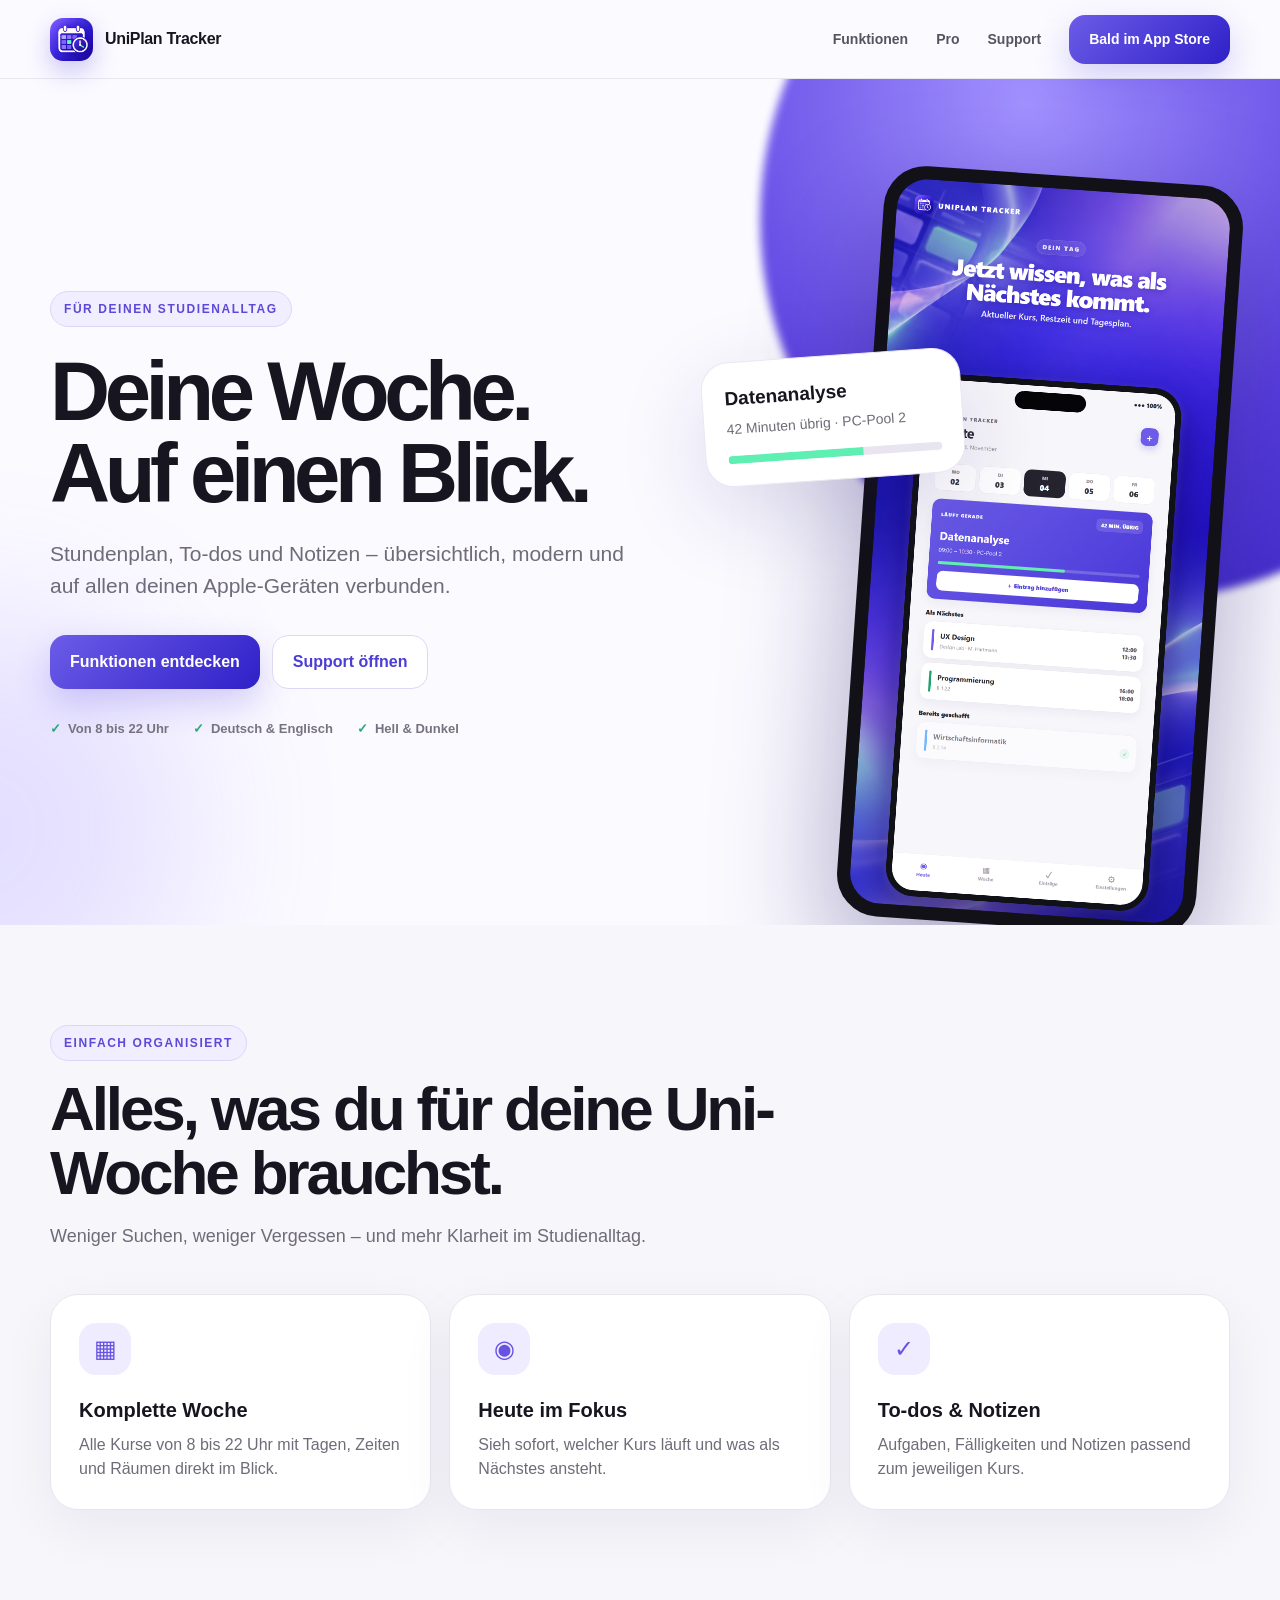
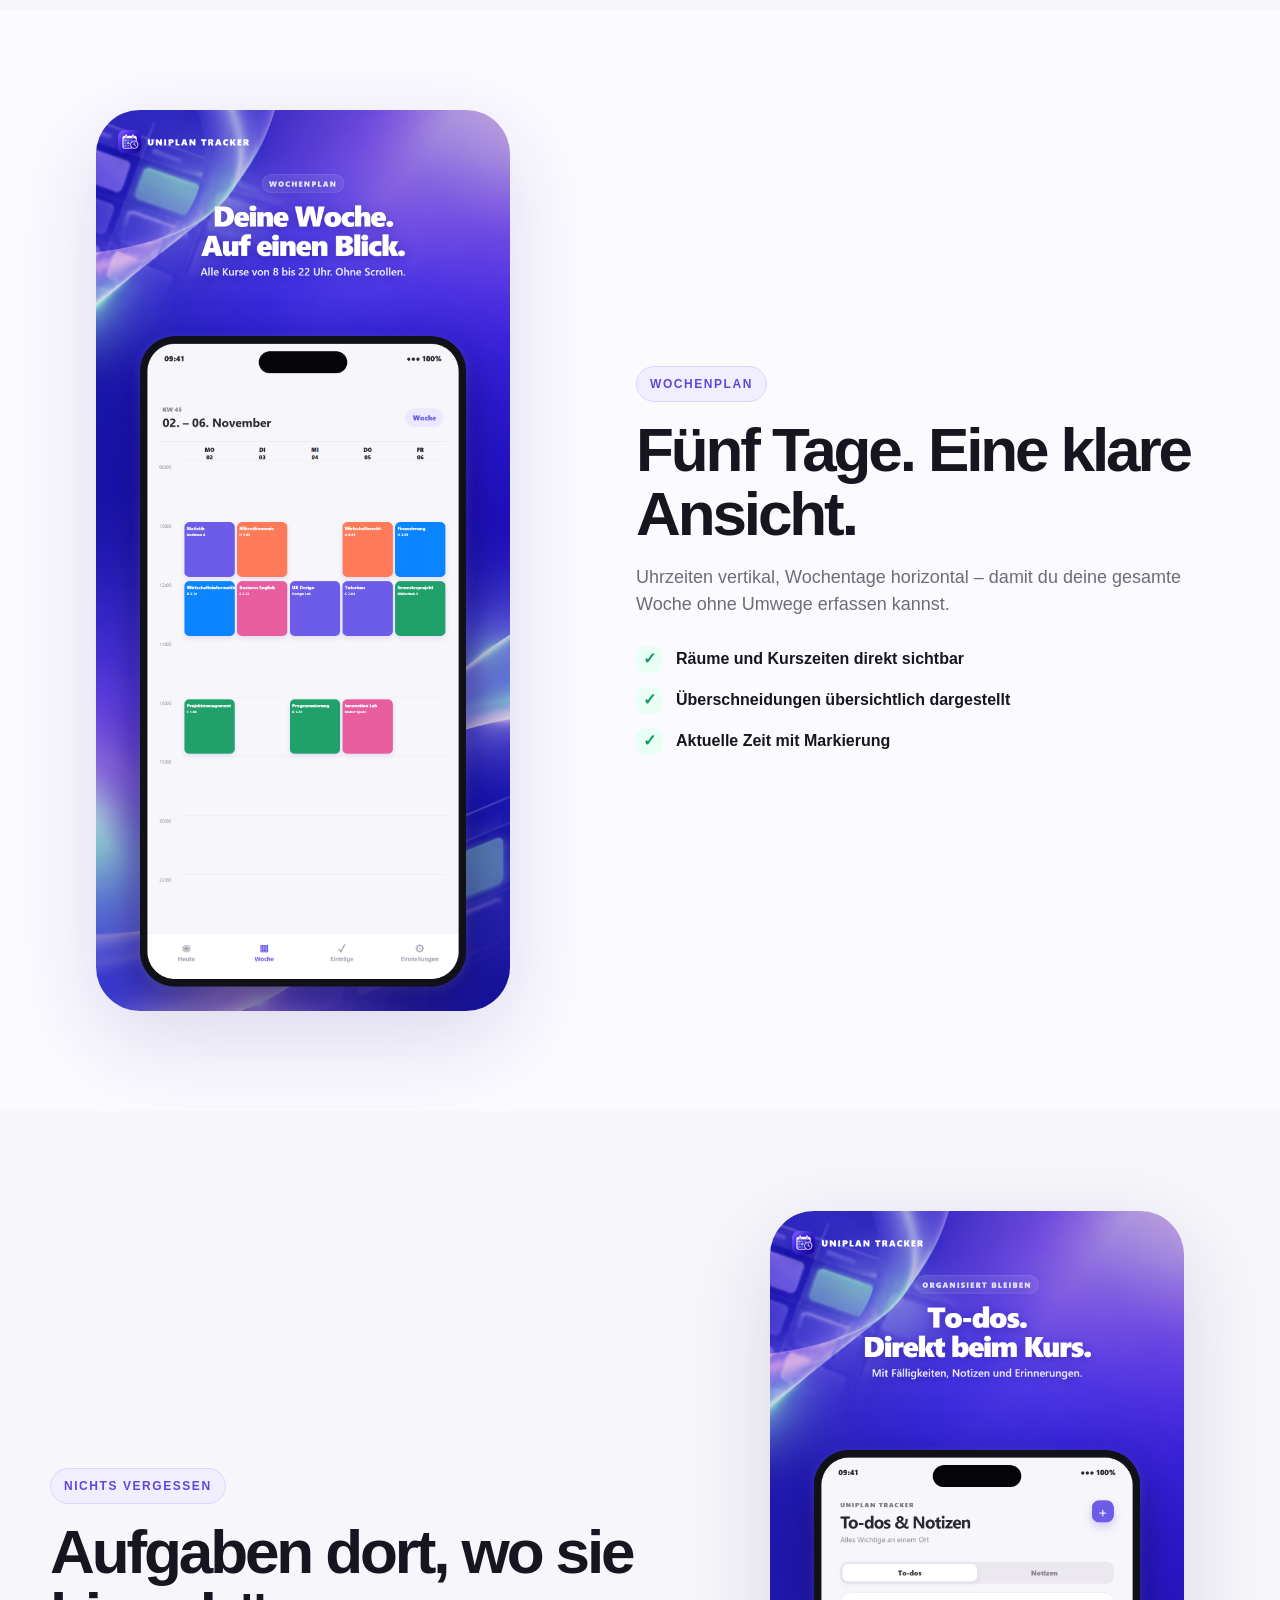
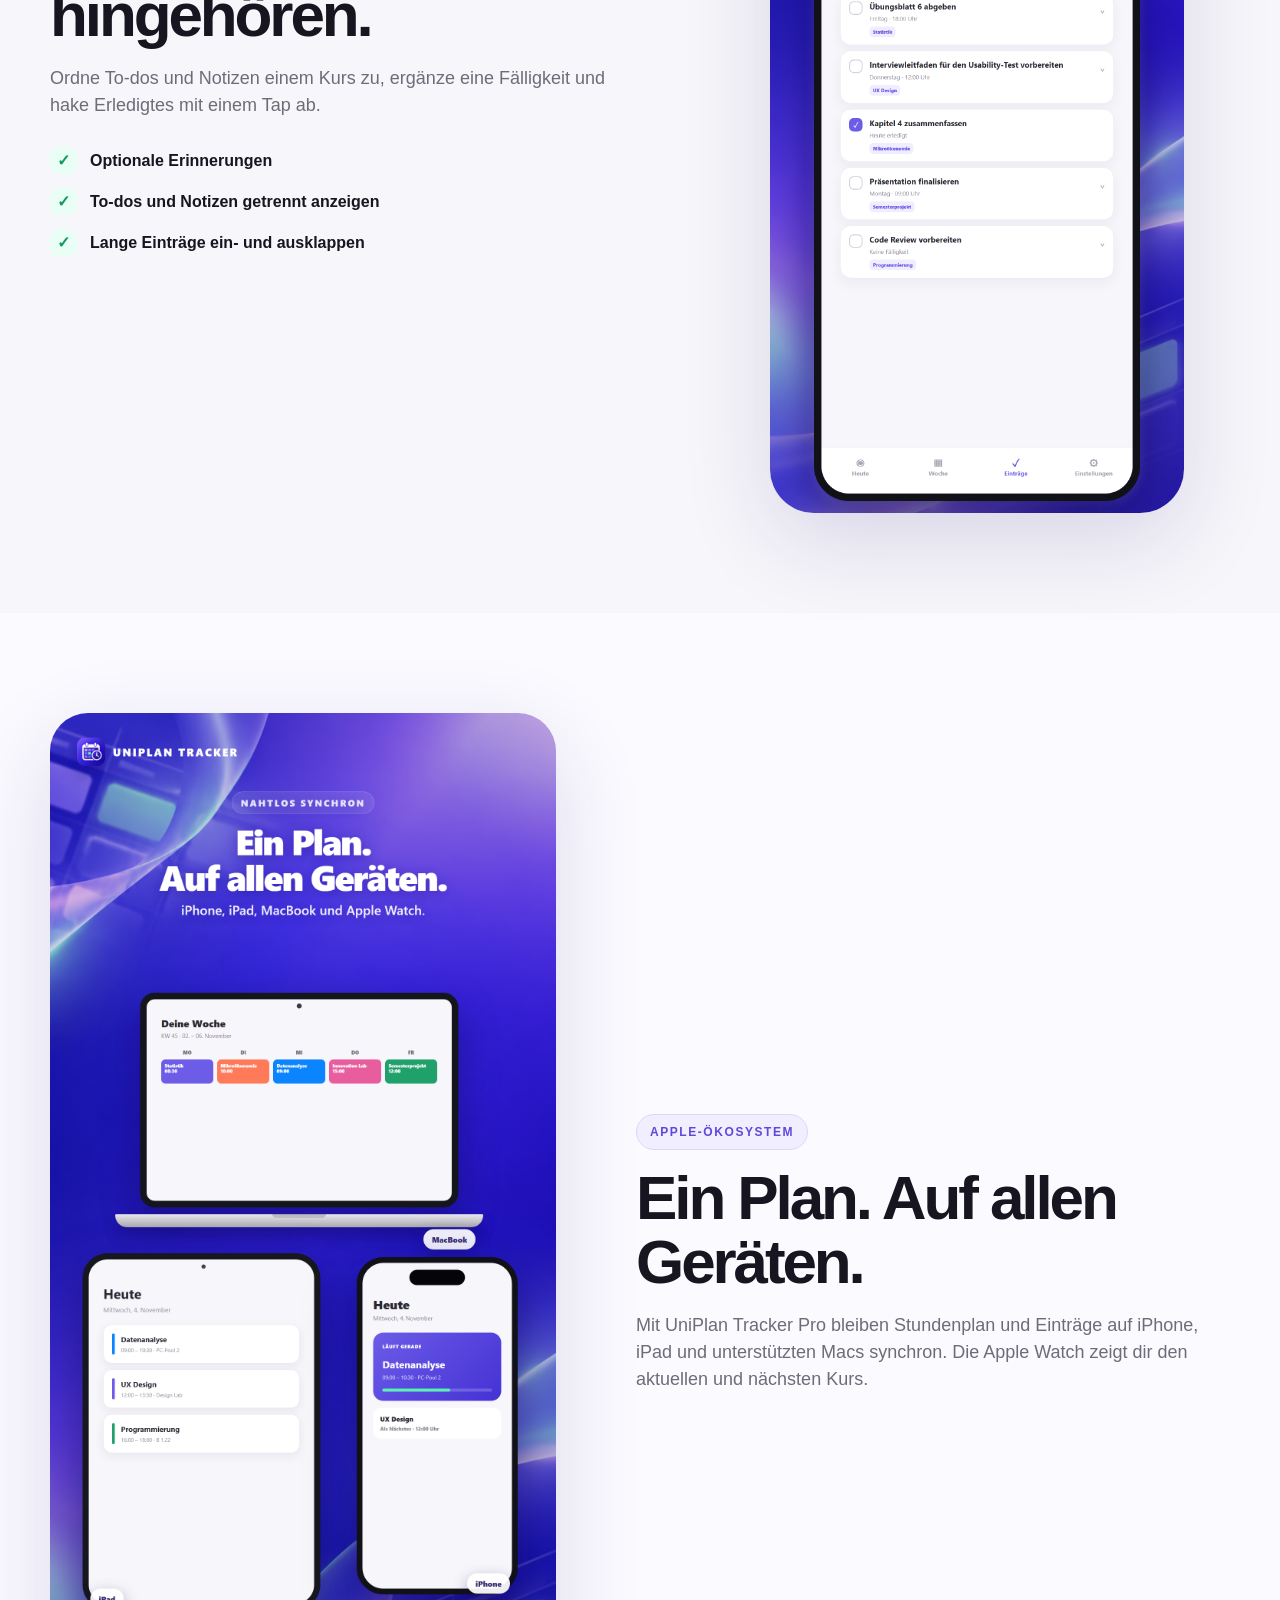
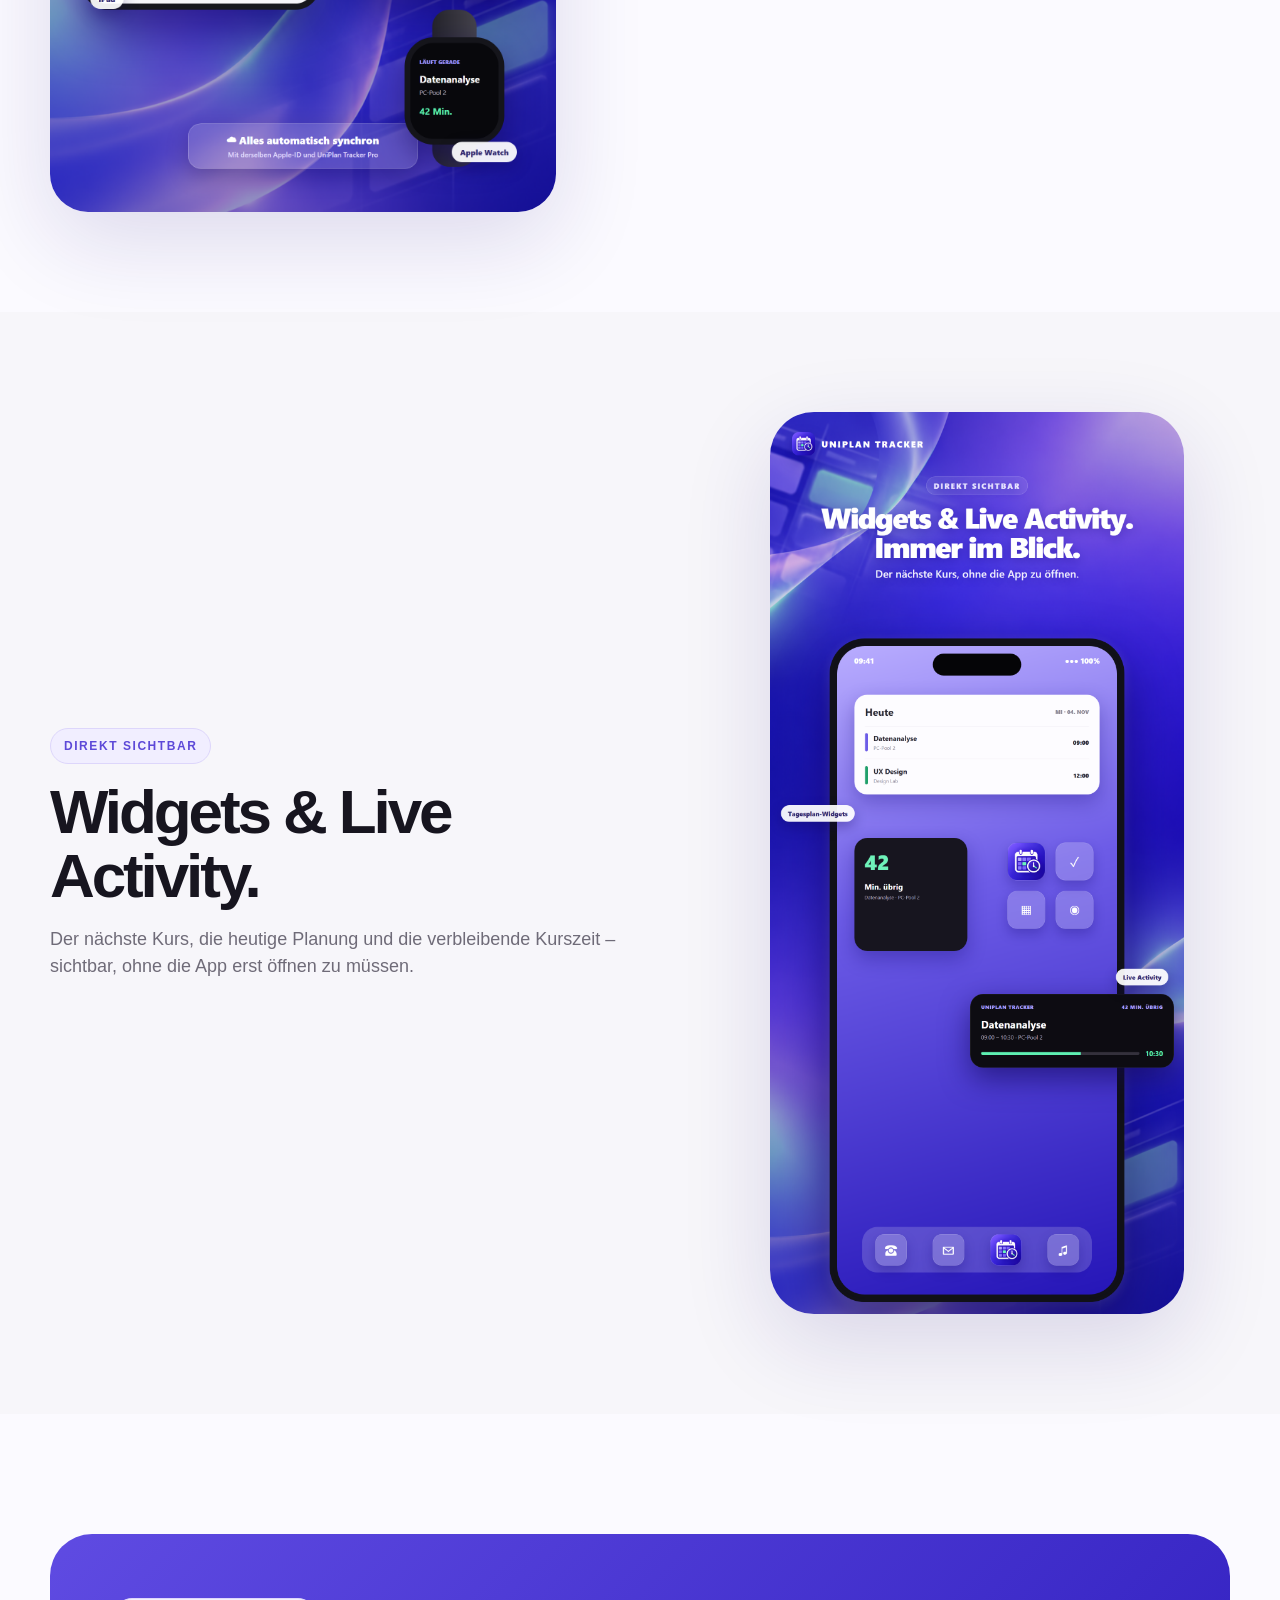
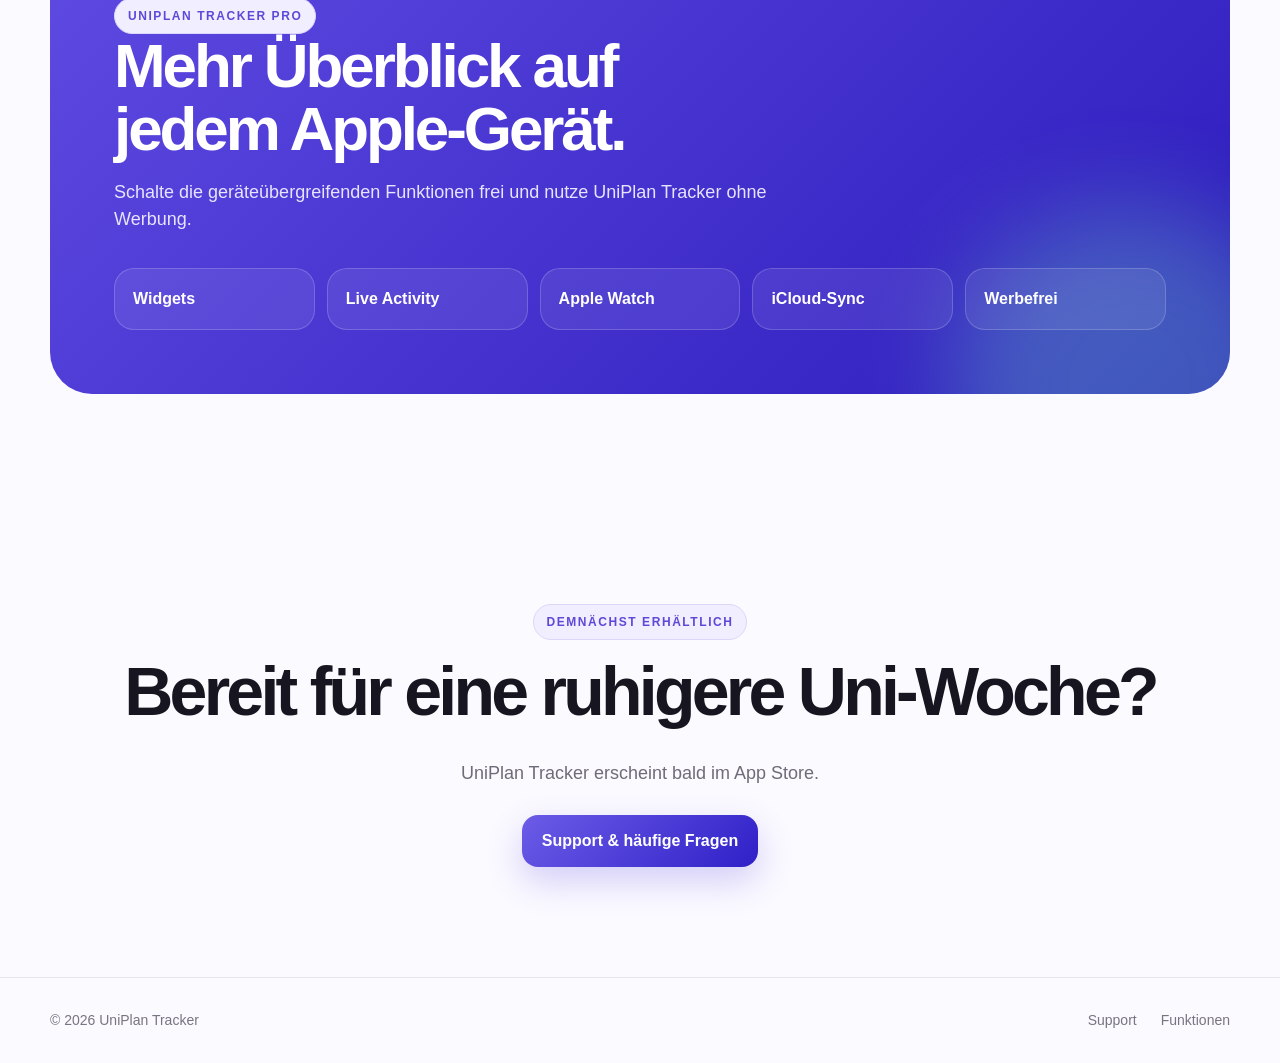
==== index.html @ d0ec5c8a "Publish UniPlan Tracker landing page" ====
<!doctype html><html lang="de"><head><meta charset="utf-8"><meta name="viewport" content="width=device-width,initial-scale=1"><meta name="description" content="UniPlan Tracker – der moderne Stundenplan für Studium, To-dos und Notizen auf deinen Apple-Geräten."><title>UniPlan Tracker – Dein Studium auf einen Blick</title><link rel="icon" href="assets/app-icon.png"><link rel="stylesheet" href="styles.css"></head><body>
<header class="nav"><div class="shell nav-inner"><a class="logo" href="/"><img src="assets/app-icon.png" alt="UniPlan Tracker Icon"><span>UniPlan Tracker</span></a><nav class="nav-links" aria-label="Hauptnavigation"><a href="#funktionen">Funktionen</a><a href="#pro">Pro</a><a href="support/">Support</a><a class="button" href="#app-store">Bald im App Store</a></nav></div></header>
<main><section class="hero"><div class="shell hero-grid"><div><span class="eyebrow">Für deinen Studienalltag</span><h1>Deine Woche.<br>Auf einen Blick.</h1><p>Stundenplan, To-dos und Notizen – übersichtlich, modern und auf allen deinen Apple-Geräten verbunden.</p><div class="actions"><a class="button" href="#funktionen">Funktionen entdecken</a><a class="button secondary" href="support/">Support öffnen</a></div><div class="trust"><span>Von 8 bis 22 Uhr</span><span>Deutsch & Englisch</span><span>Hell & Dunkel</span></div></div><div class="hero-visual"><div class="hero-card"><img src="assets/today.png" alt="Heute-Ansicht von UniPlan Tracker"></div><div class="float-card"><strong>Datenanalyse</strong><p>42 Minuten übrig · PC-Pool 2</p><div class="progress"><i></i></div></div></div></div></section>
<section class="section alt" id="funktionen"><div class="shell"><div class="section-head"><span class="eyebrow">Einfach organisiert</span><h2>Alles, was du für deine Uni-Woche brauchst.</h2><p>Weniger Suchen, weniger Vergessen – und mehr Klarheit im Studienalltag.</p></div><div class="features"><article class="feature"><div class="feature-icon">▦</div><h3>Komplette Woche</h3><p>Alle Kurse von 8 bis 22 Uhr mit Tagen, Zeiten und Räumen direkt im Blick.</p></article><article class="feature"><div class="feature-icon">◉</div><h3>Heute im Fokus</h3><p>Sieh sofort, welcher Kurs läuft und was als Nächstes ansteht.</p></article><article class="feature"><div class="feature-icon">✓</div><h3>To-dos & Notizen</h3><p>Aufgaben, Fälligkeiten und Notizen passend zum jeweiligen Kurs.</p></article></div></div></section>
<section class="section"><div class="shell showcase"><div class="showcase-media"><img class="phone-shot" src="assets/week.png" alt="Wochenplan in UniPlan Tracker"></div><div class="showcase-copy"><span class="eyebrow">Wochenplan</span><h2>Fünf Tage. Eine klare Ansicht.</h2><p>Uhrzeiten vertikal, Wochentage horizontal – damit du deine gesamte Woche ohne Umwege erfassen kannst.</p><div class="checklist"><div class="check"><i>✓</i> Räume und Kurszeiten direkt sichtbar</div><div class="check"><i>✓</i> Überschneidungen übersichtlich dargestellt</div><div class="check"><i>✓</i> Aktuelle Zeit mit Markierung</div></div></div></div></section>
<section class="section alt"><div class="shell showcase reverse"><div class="showcase-media"><img class="phone-shot" src="assets/todos.png" alt="To-dos und Notizen in UniPlan Tracker"></div><div class="showcase-copy"><span class="eyebrow">Nichts vergessen</span><h2>Aufgaben dort, wo sie hingehören.</h2><p>Ordne To-dos und Notizen einem Kurs zu, ergänze eine Fälligkeit und hake Erledigtes mit einem Tap ab.</p><div class="checklist"><div class="check"><i>✓</i> Optionale Erinnerungen</div><div class="check"><i>✓</i> To-dos und Notizen getrennt anzeigen</div><div class="check"><i>✓</i> Lange Einträge ein- und ausklappen</div></div></div></div></section>
<section class="section"><div class="shell showcase"><div class="showcase-media"><img class="wide-shot" src="assets/devices.png" alt="UniPlan Tracker auf iPhone, iPad, MacBook und Apple Watch"></div><div class="showcase-copy"><span class="eyebrow">Apple-Ökosystem</span><h2>Ein Plan. Auf allen Geräten.</h2><p>Mit UniPlan Tracker Pro bleiben Stundenplan und Einträge auf iPhone, iPad und unterstützten Macs synchron. Die Apple Watch zeigt dir den aktuellen und nächsten Kurs.</p></div></div></section>
<section class="section alt"><div class="shell showcase reverse"><div class="showcase-media"><img class="phone-shot" src="assets/widgets.png" alt="Widgets und Live Activity von UniPlan Tracker"></div><div class="showcase-copy"><span class="eyebrow">Direkt sichtbar</span><h2>Widgets & Live Activity.</h2><p>Der nächste Kurs, die heutige Planung und die verbleibende Kurszeit – sichtbar, ohne die App erst öffnen zu müssen.</p></div></div></section>
<section class="section" id="pro"><div class="shell"><div class="pro"><span class="eyebrow">UniPlan Tracker Pro</span><h2>Mehr Überblick auf jedem Apple-Gerät.</h2><p>Schalte die geräteübergreifenden Funktionen frei und nutze UniPlan Tracker ohne Werbung.</p><div class="pro-grid"><div class="pro-item">Widgets</div><div class="pro-item">Live Activity</div><div class="pro-item">Apple Watch</div><div class="pro-item">iCloud-Sync</div><div class="pro-item">Werbefrei</div></div></div></div></section>
<section class="cta" id="app-store"><div class="shell"><span class="eyebrow">Demnächst erhältlich</span><h2>Bereit für eine ruhigere Uni-Woche?</h2><p>UniPlan Tracker erscheint bald im App Store.</p><a class="button" href="support/">Support & häufige Fragen</a></div></section></main>
<footer class="footer"><div class="shell footer-inner"><div>© 2026 UniPlan Tracker</div><div class="footer-links"><a href="support/">Support</a><a href="#funktionen">Funktionen</a></div></div></footer></body></html>
---- styles.css ----
:root{--ink:#17151f;--muted:#6f6b78;--line:#e9e5ef;--surface:#f7f6fa;--violet:#6c5ce7;--indigo:#2f20c8;--mint:#5ef0b2;--white:#fff;--shadow:0 28px 90px rgba(38,24,120,.14)}
*{box-sizing:border-box}html{scroll-behavior:smooth}body{margin:0;font-family:-apple-system,BlinkMacSystemFont,"SF Pro Display","Segoe UI",sans-serif;color:var(--ink);background:#fbfaff;line-height:1.5}a{color:inherit;text-decoration:none}img{display:block;max-width:100%}.shell{width:min(1180px,calc(100% - 40px));margin:auto}.nav{position:sticky;top:0;z-index:20;background:rgba(251,250,255,.82);backdrop-filter:blur(24px);border-bottom:1px solid rgba(226,221,234,.7)}.nav-inner{height:78px;display:flex;align-items:center;justify-content:space-between}.logo{display:flex;align-items:center;gap:12px;font-weight:900;letter-spacing:-.02em}.logo img{width:43px;height:43px;border-radius:13px;box-shadow:0 10px 24px rgba(61,35,211,.25)}.nav-links{display:flex;align-items:center;gap:28px;color:#575260;font-size:14px;font-weight:700}.button{display:inline-flex;align-items:center;justify-content:center;gap:10px;border-radius:16px;padding:14px 20px;background:linear-gradient(135deg,var(--violet),var(--indigo));color:#fff;font-weight:850;box-shadow:0 14px 35px rgba(85,62,221,.24);transition:.2s transform,.2s box-shadow}.button:hover{transform:translateY(-2px);box-shadow:0 18px 42px rgba(85,62,221,.3)}.button.secondary{background:#fff;color:#4b3dd5;border:1px solid #ded8f6;box-shadow:none}.hero{position:relative;overflow:hidden;padding:96px 0 70px}.hero:before{content:"";position:absolute;width:760px;height:760px;right:-240px;top:-240px;border-radius:50%;background:radial-gradient(circle at 35% 35%,#9e8dff,#5134df 55%,#2a18bd);filter:blur(4px);opacity:.95}.hero:after{content:"";position:absolute;width:430px;height:430px;left:-240px;bottom:-120px;border-radius:50%;background:#9d8cff;filter:blur(80px);opacity:.24}.hero-grid{position:relative;z-index:1;display:grid;grid-template-columns:1.05fr .95fr;align-items:center;gap:70px}.eyebrow{display:inline-flex;border:1px solid #ddd6fb;background:#f1eeff;color:#5d49d8;border-radius:999px;padding:8px 13px;font-size:12px;font-weight:900;letter-spacing:.13em;text-transform:uppercase}.hero h1{font-size:clamp(52px,6.5vw,86px);line-height:.98;letter-spacing:-.065em;margin:24px 0}.hero p{font-size:21px;color:var(--muted);max-width:640px}.actions{display:flex;gap:12px;flex-wrap:wrap;margin-top:34px}.trust{display:flex;gap:24px;flex-wrap:wrap;margin-top:30px;color:#77727f;font-size:13px;font-weight:750}.trust span:before{content:"✓";color:#27a977;margin-right:7px}.hero-visual{position:relative;height:680px}.hero-card{position:absolute;right:10px;top:0;width:360px;border-radius:42px;padding:13px;background:#121118;box-shadow:0 50px 120px rgba(20,10,95,.35);transform:rotate(4deg)}.hero-card img{border-radius:31px}.float-card{position:absolute;left:0;top:180px;width:260px;background:#fff;border:1px solid #ebe7f2;border-radius:28px;padding:22px;box-shadow:var(--shadow);transform:rotate(-4deg)}.float-card strong{display:block;font-size:19px}.float-card p{font-size:14px;margin:5px 0 16px}.progress{height:8px;border-radius:8px;background:#e8e4f0;overflow:hidden}.progress i{display:block;width:63%;height:100%;background:var(--mint)}.section{padding:100px 0}.section.alt{background:var(--surface)}.section-head{max-width:760px;margin-bottom:44px}.section h2{font-size:clamp(38px,5vw,62px);line-height:1.03;letter-spacing:-.05em;margin:16px 0}.section-head p,.showcase-copy p{font-size:18px;color:var(--muted)}.features{display:grid;grid-template-columns:repeat(3,1fr);gap:18px}.feature{background:#fff;border:1px solid var(--line);border-radius:28px;padding:28px;box-shadow:0 18px 55px rgba(37,23,105,.06)}.feature-icon{width:52px;height:52px;border-radius:17px;background:#efecff;color:#6653e2;display:grid;place-items:center;font-size:24px;margin-bottom:20px}.feature h3{font-size:20px;margin:0 0 8px}.feature p{color:var(--muted);margin:0}.showcase{display:grid;grid-template-columns:.92fr 1.08fr;align-items:center;gap:80px}.showcase.reverse{grid-template-columns:1.08fr .92fr}.showcase.reverse .showcase-media{order:2}.showcase-media{position:relative;display:flex;justify-content:center}.phone-shot{width:min(420px,82%);border-radius:44px;box-shadow:var(--shadow)}.wide-shot{width:min(560px,100%);border-radius:38px;box-shadow:var(--shadow)}.checklist{display:grid;gap:14px;margin:28px 0 0}.check{display:flex;align-items:center;gap:13px;font-weight:780}.check i{width:27px;height:27px;border-radius:9px;background:#e9fff5;color:#149865;display:grid;place-items:center;font-style:normal}.pro{position:relative;overflow:hidden;border-radius:42px;background:linear-gradient(135deg,#5f4be2,#2c1bbc);color:#fff;padding:64px;margin-top:20px}.pro:after{content:"";position:absolute;width:360px;height:360px;right:-80px;bottom:-170px;border-radius:50%;background:#74f0bd;filter:blur(50px);opacity:.28}.pro h2{max-width:680px;margin-top:0}.pro p{max-width:680px;color:#e8e4ff;font-size:18px}.pro-grid{position:relative;z-index:1;display:grid;grid-template-columns:repeat(5,1fr);gap:12px;margin-top:35px}.pro-item{border:1px solid #ffffff2f;background:#ffffff14;border-radius:20px;padding:18px;font-weight:800}.cta{text-align:center;padding:110px 0}.cta h2{font-size:clamp(42px,6vw,68px);letter-spacing:-.055em;margin:0 0 16px}.cta p{font-size:18px;color:var(--muted);margin-bottom:28px}.footer{border-top:1px solid var(--line);padding:32px 0;color:#797481;font-size:14px}.footer-inner{display:flex;align-items:center;justify-content:space-between}.footer-links{display:flex;gap:24px}.support-hero{padding:100px 0 60px;text-align:center}.support-hero h1{font-size:clamp(48px,7vw,78px);letter-spacing:-.06em;margin:20px 0 14px}.support-hero p{font-size:19px;color:var(--muted);max-width:660px;margin:auto}.support-grid{display:grid;grid-template-columns:1.1fr .9fr;gap:28px;padding-bottom:100px}.faq,.contact-card{background:#fff;border:1px solid var(--line);border-radius:30px;padding:34px;box-shadow:0 18px 60px rgba(35,20,110,.06)}details{padding:19px 0;border-bottom:1px solid var(--line)}details:last-child{border-bottom:0}summary{cursor:pointer;font-weight:850;list-style:none}summary::-webkit-details-marker{display:none}details p{color:var(--muted);margin:12px 0 0}.contact-card{align-self:start;background:linear-gradient(145deg,#6c5ce7,#2f20c8);color:#fff}.contact-card p{color:#e5e1ff}.contact-card .button{background:#fff;color:#4c3cd2;box-shadow:none;margin-top:15px}
@media(max-width:850px){.nav-links a:not(.button){display:none}.hero{padding-top:62px}.hero-grid,.showcase,.showcase.reverse,.support-grid{grid-template-columns:1fr}.hero-visual{height:610px;margin-top:25px}.hero-card{right:5%;width:330px}.float-card{left:2%;top:210px}.features{grid-template-columns:1fr}.showcase.reverse .showcase-media{order:0}.pro{padding:38px 24px}.pro-grid{grid-template-columns:1fr 1fr}.footer-inner{align-items:flex-start;gap:18px;flex-direction:column}.section{padding:74px 0}}
@media(max-width:520px){.shell{width:min(100% - 28px,1180px)}.hero h1{font-size:52px}.hero p{font-size:18px}.hero-visual{height:540px}.hero-card{width:275px}.float-card{width:210px;padding:18px}.section h2{font-size:40px}.pro-grid{grid-template-columns:1fr}.pro{border-radius:28px}.nav-inner{height:68px}.nav-links{gap:10px}.button{padding:12px 15px}}
.hero-grid>*{min-width:0}.hero p{overflow-wrap:anywhere}
@media(max-width:520px){.hero:before{right:-560px;top:360px;opacity:.72}.nav-links .button{display:none}.actions{display:grid;grid-template-columns:1fr}.actions .button{width:100%}.trust{display:grid;grid-template-columns:1fr 1fr;gap:10px 14px}.hero-visual{margin-top:52px}}
@media(prefers-reduced-motion:reduce){html{scroll-behavior:auto}.button{transition:none}}
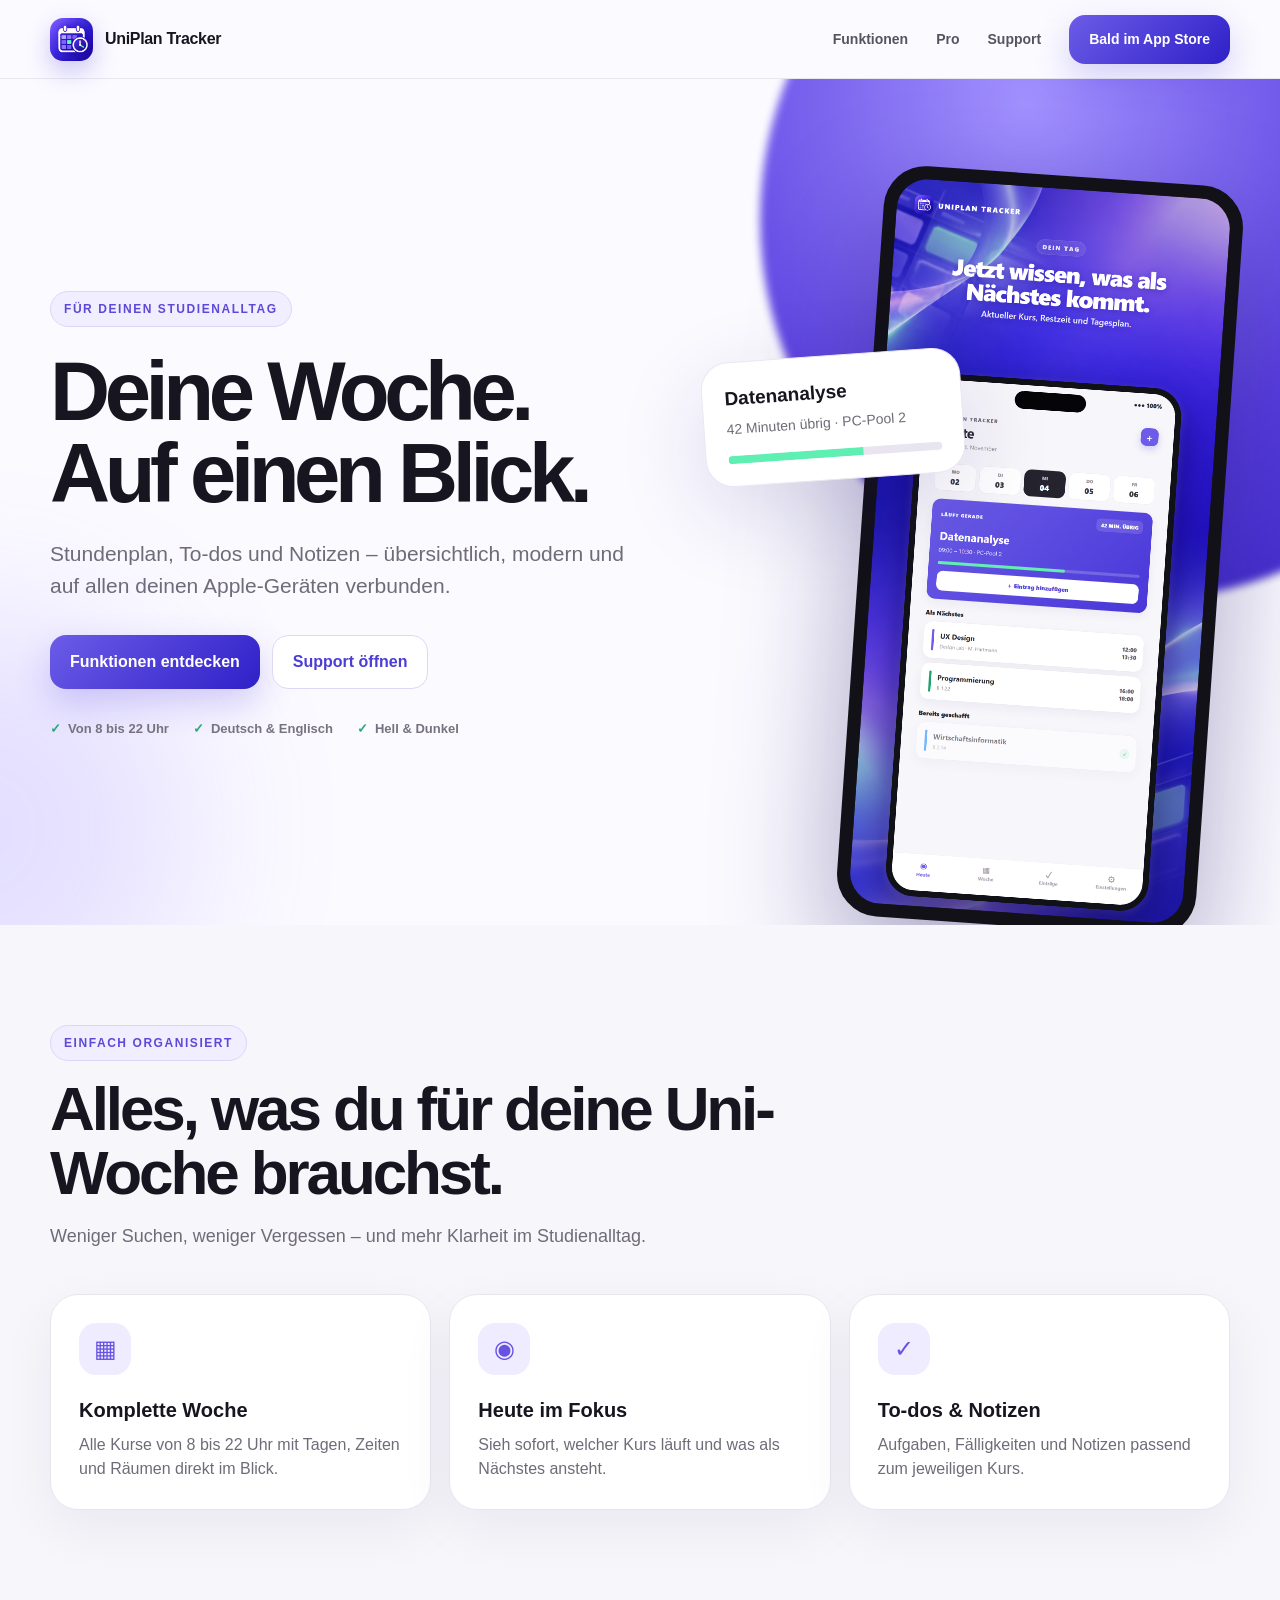
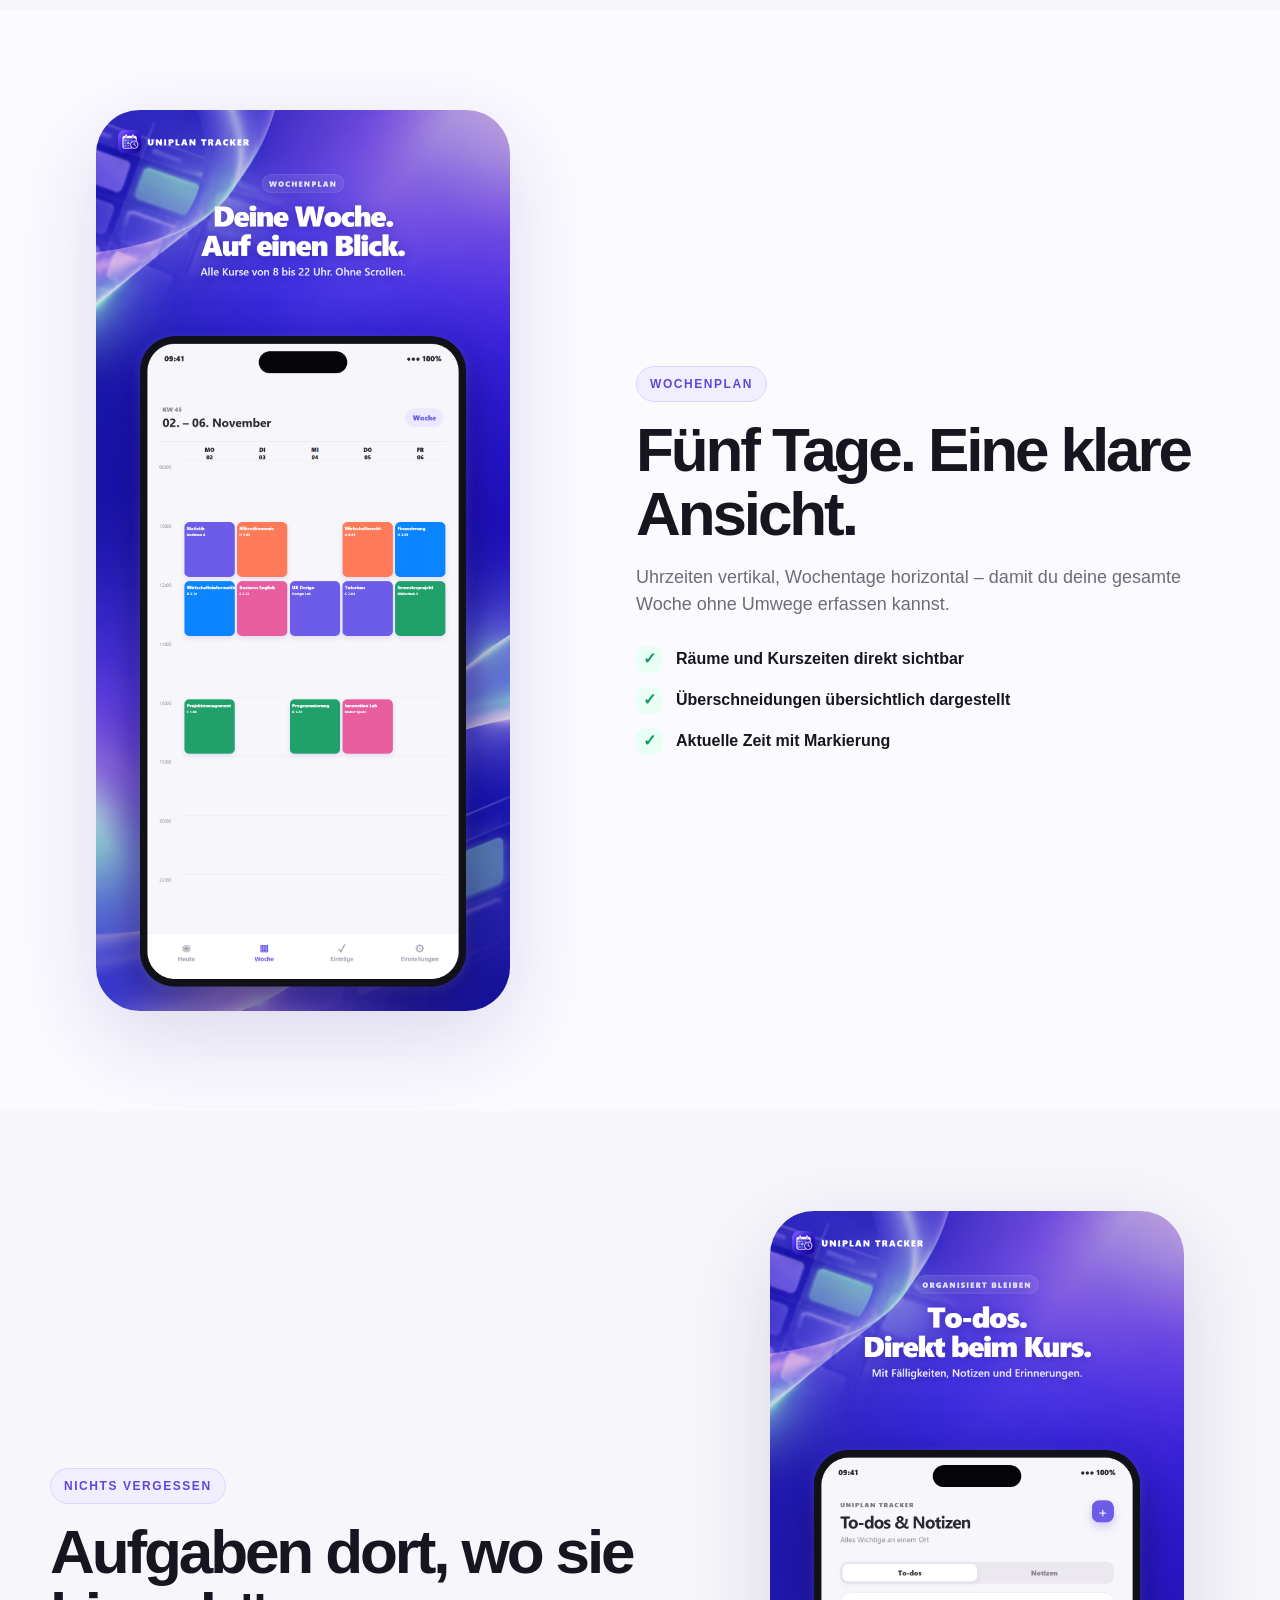
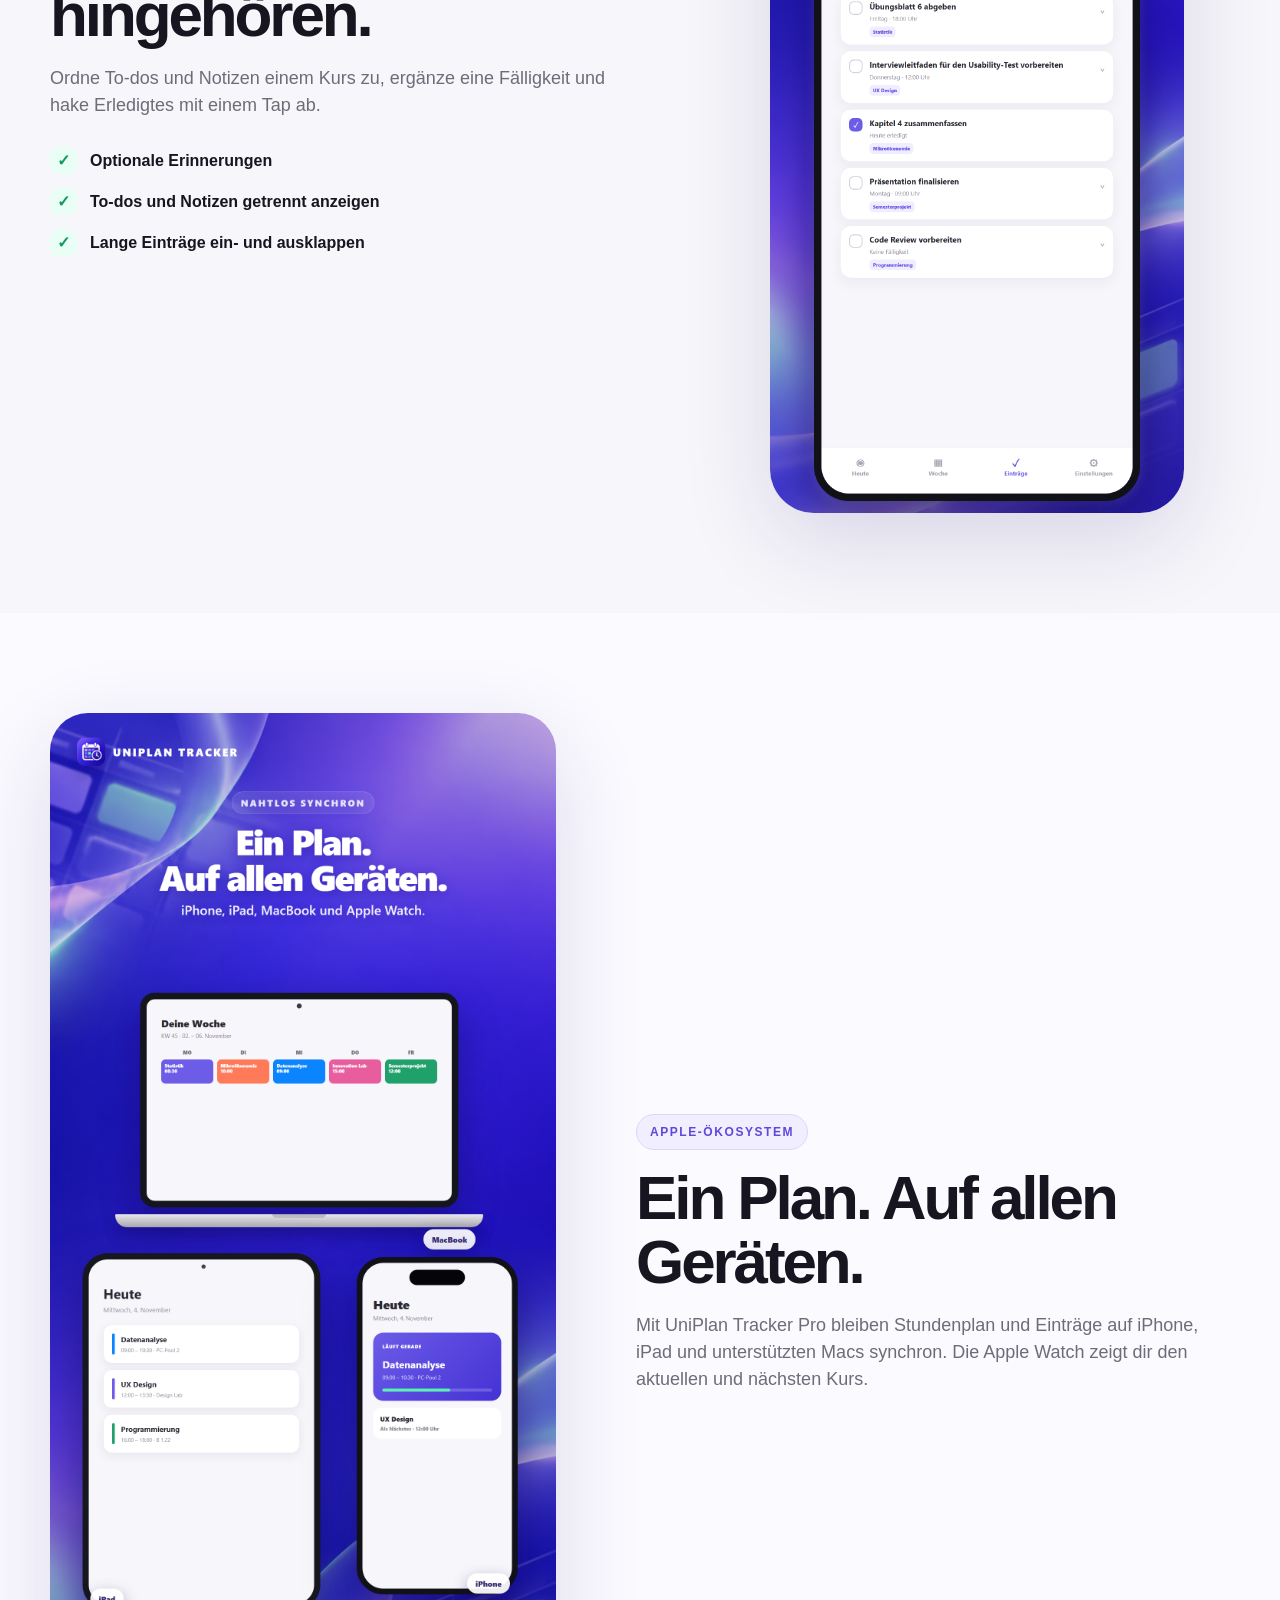
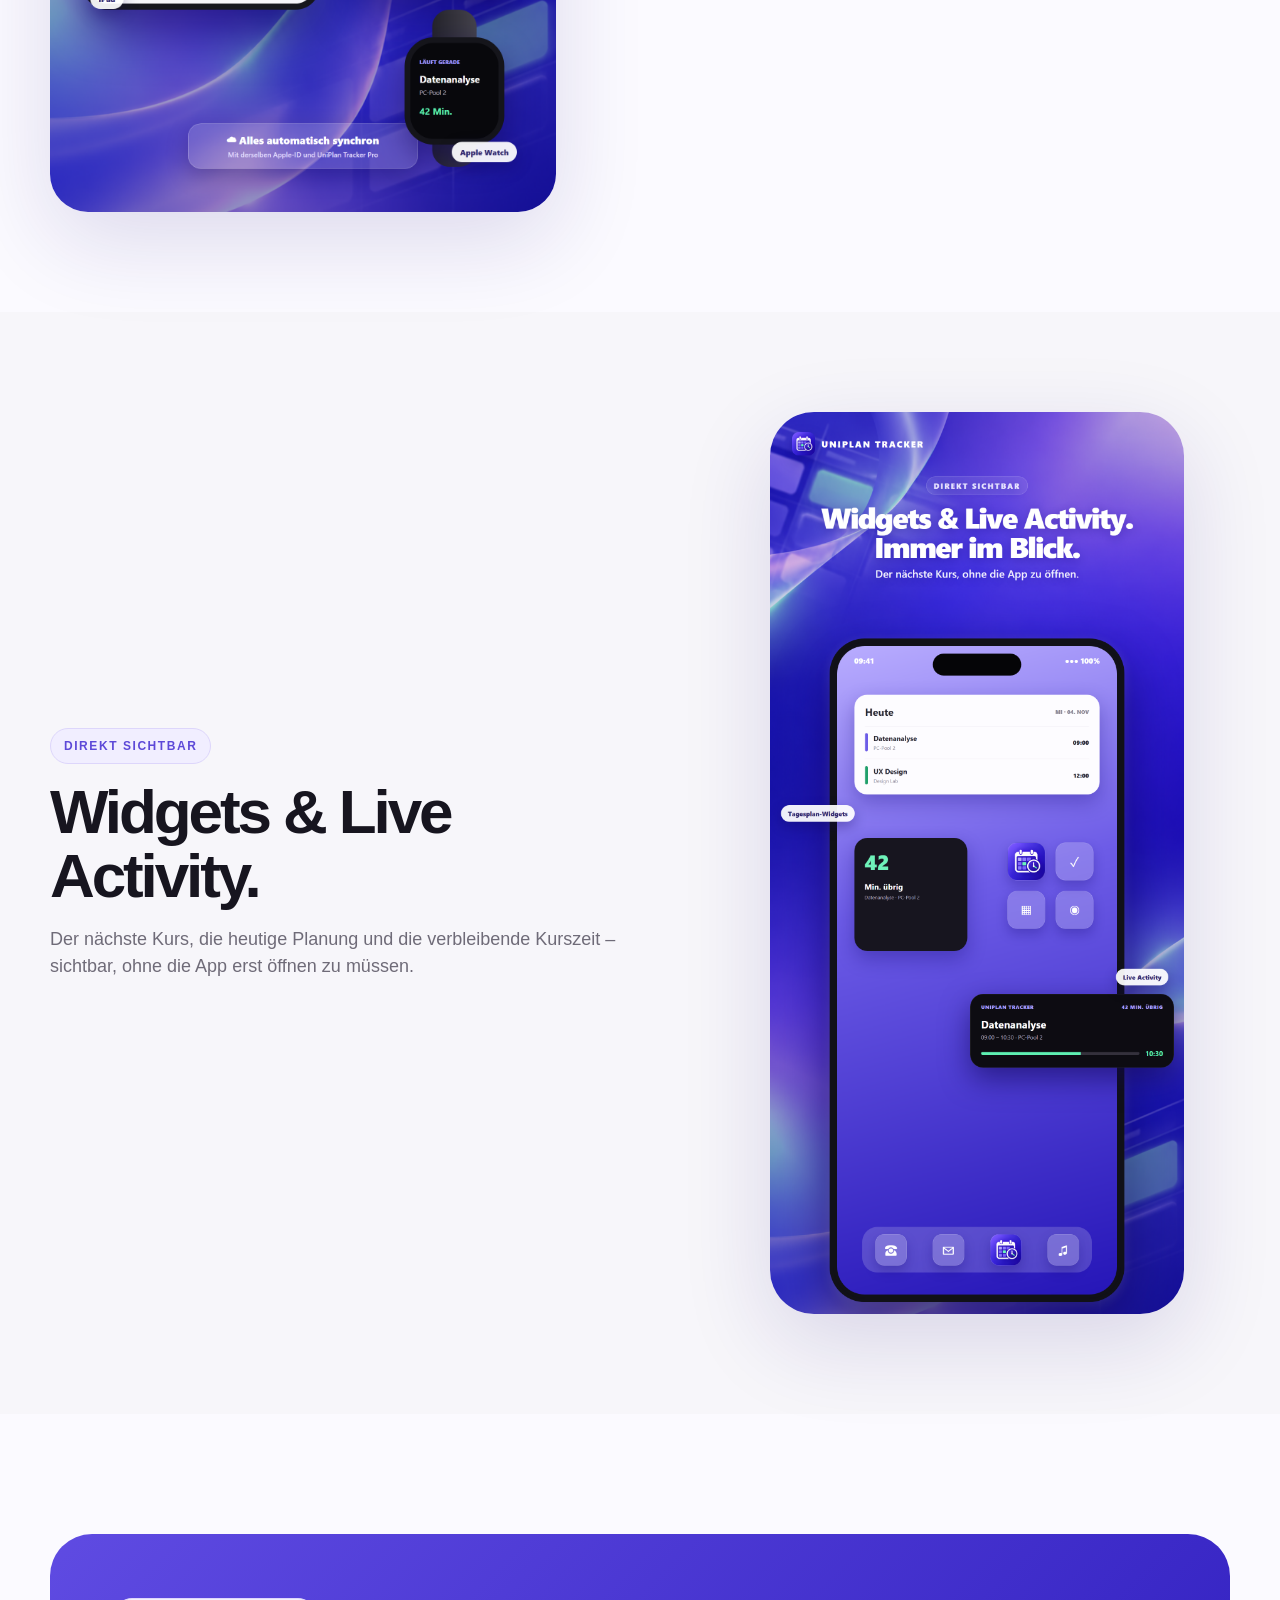
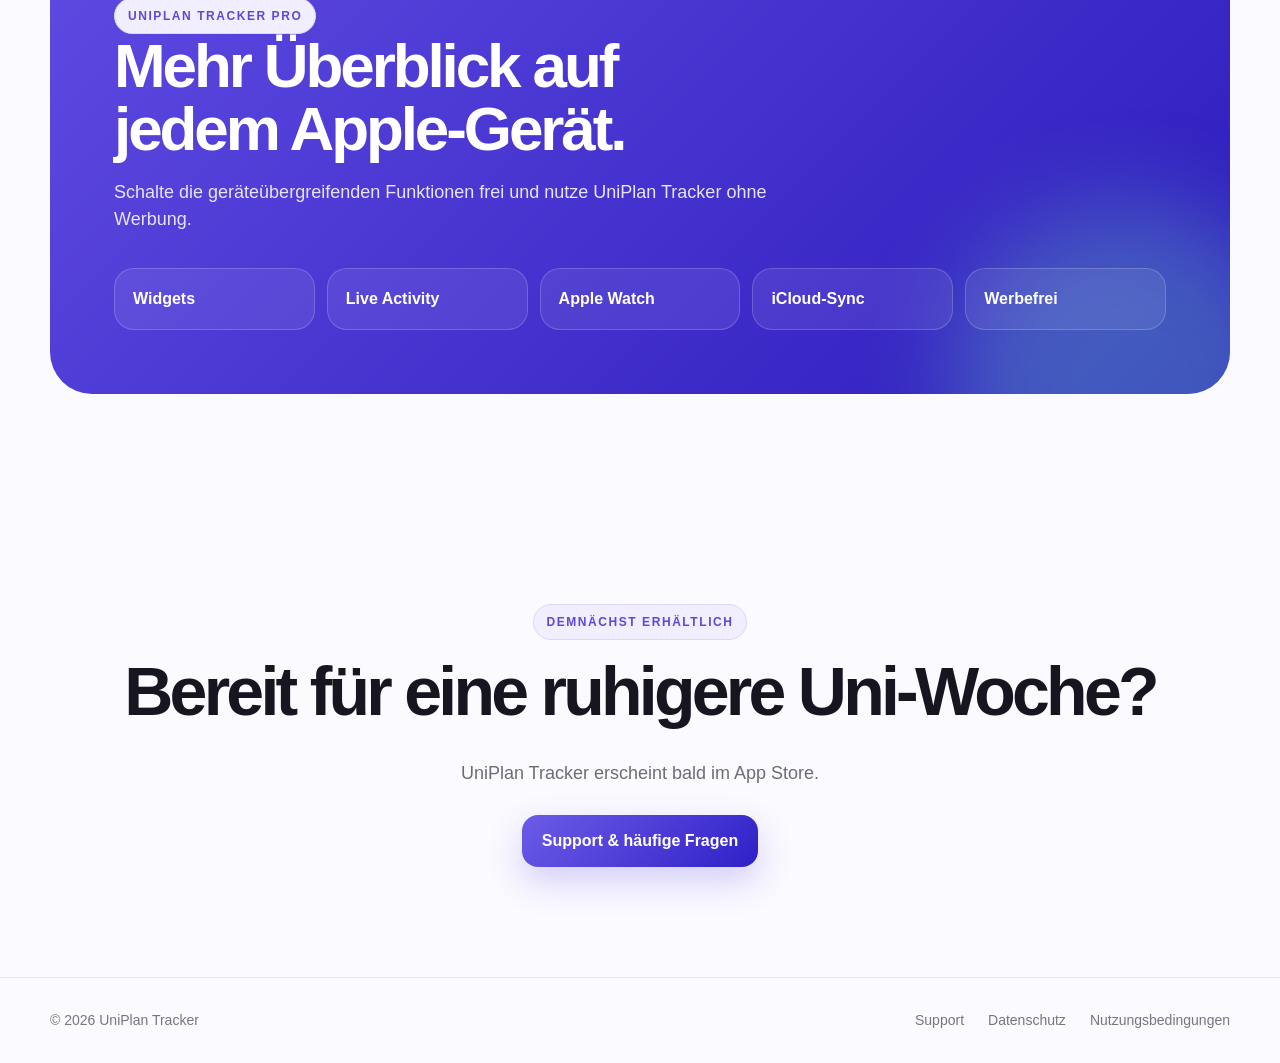
==== commit 50d7b9d3: "Add privacy policy and terms" ====
--- a/index.html
+++ b/index.html
@@ -1,5 +1,5 @@
 <!doctype html><html lang="de"><head><meta charset="utf-8"><meta name="viewport" content="width=device-width,initial-scale=1"><meta name="description" content="UniPlan Tracker – der moderne Stundenplan für Studium, To-dos und Notizen auf deinen Apple-Geräten."><title>UniPlan Tracker – Dein Studium auf einen Blick</title><link rel="icon" href="assets/app-icon.png"><link rel="stylesheet" href="styles.css"></head><body>
-<header class="nav"><div class="shell nav-inner"><a class="logo" href="/"><img src="assets/app-icon.png" alt="UniPlan Tracker Icon"><span>UniPlan Tracker</span></a><nav class="nav-links" aria-label="Hauptnavigation"><a href="#funktionen">Funktionen</a><a href="#pro">Pro</a><a href="support/">Support</a><a class="button" href="#app-store">Bald im App Store</a></nav></div></header>
+<header class="nav"><div class="shell nav-inner"><a class="logo" href="./"><img src="assets/app-icon.png" alt="UniPlan Tracker Icon"><span>UniPlan Tracker</span></a><nav class="nav-links" aria-label="Hauptnavigation"><a href="#funktionen">Funktionen</a><a href="#pro">Pro</a><a href="support/">Support</a><a class="button" href="#app-store">Bald im App Store</a></nav></div></header>
 <main><section class="hero"><div class="shell hero-grid"><div><span class="eyebrow">Für deinen Studienalltag</span><h1>Deine Woche.<br>Auf einen Blick.</h1><p>Stundenplan, To-dos und Notizen – übersichtlich, modern und auf allen deinen Apple-Geräten verbunden.</p><div class="actions"><a class="button" href="#funktionen">Funktionen entdecken</a><a class="button secondary" href="support/">Support öffnen</a></div><div class="trust"><span>Von 8 bis 22 Uhr</span><span>Deutsch & Englisch</span><span>Hell & Dunkel</span></div></div><div class="hero-visual"><div class="hero-card"><img src="assets/today.png" alt="Heute-Ansicht von UniPlan Tracker"></div><div class="float-card"><strong>Datenanalyse</strong><p>42 Minuten übrig · PC-Pool 2</p><div class="progress"><i></i></div></div></div></div></section>
 <section class="section alt" id="funktionen"><div class="shell"><div class="section-head"><span class="eyebrow">Einfach organisiert</span><h2>Alles, was du für deine Uni-Woche brauchst.</h2><p>Weniger Suchen, weniger Vergessen – und mehr Klarheit im Studienalltag.</p></div><div class="features"><article class="feature"><div class="feature-icon">▦</div><h3>Komplette Woche</h3><p>Alle Kurse von 8 bis 22 Uhr mit Tagen, Zeiten und Räumen direkt im Blick.</p></article><article class="feature"><div class="feature-icon">◉</div><h3>Heute im Fokus</h3><p>Sieh sofort, welcher Kurs läuft und was als Nächstes ansteht.</p></article><article class="feature"><div class="feature-icon">✓</div><h3>To-dos & Notizen</h3><p>Aufgaben, Fälligkeiten und Notizen passend zum jeweiligen Kurs.</p></article></div></div></section>
 <section class="section"><div class="shell showcase"><div class="showcase-media"><img class="phone-shot" src="assets/week.png" alt="Wochenplan in UniPlan Tracker"></div><div class="showcase-copy"><span class="eyebrow">Wochenplan</span><h2>Fünf Tage. Eine klare Ansicht.</h2><p>Uhrzeiten vertikal, Wochentage horizontal – damit du deine gesamte Woche ohne Umwege erfassen kannst.</p><div class="checklist"><div class="check"><i>✓</i> Räume und Kurszeiten direkt sichtbar</div><div class="check"><i>✓</i> Überschneidungen übersichtlich dargestellt</div><div class="check"><i>✓</i> Aktuelle Zeit mit Markierung</div></div></div></div></section>
@@ -8,4 +8,4 @@
 <section class="section alt"><div class="shell showcase reverse"><div class="showcase-media"><img class="phone-shot" src="assets/widgets.png" alt="Widgets und Live Activity von UniPlan Tracker"></div><div class="showcase-copy"><span class="eyebrow">Direkt sichtbar</span><h2>Widgets & Live Activity.</h2><p>Der nächste Kurs, die heutige Planung und die verbleibende Kurszeit – sichtbar, ohne die App erst öffnen zu müssen.</p></div></div></section>
 <section class="section" id="pro"><div class="shell"><div class="pro"><span class="eyebrow">UniPlan Tracker Pro</span><h2>Mehr Überblick auf jedem Apple-Gerät.</h2><p>Schalte die geräteübergreifenden Funktionen frei und nutze UniPlan Tracker ohne Werbung.</p><div class="pro-grid"><div class="pro-item">Widgets</div><div class="pro-item">Live Activity</div><div class="pro-item">Apple Watch</div><div class="pro-item">iCloud-Sync</div><div class="pro-item">Werbefrei</div></div></div></div></section>
 <section class="cta" id="app-store"><div class="shell"><span class="eyebrow">Demnächst erhältlich</span><h2>Bereit für eine ruhigere Uni-Woche?</h2><p>UniPlan Tracker erscheint bald im App Store.</p><a class="button" href="support/">Support & häufige Fragen</a></div></section></main>
-<footer class="footer"><div class="shell footer-inner"><div>© 2026 UniPlan Tracker</div><div class="footer-links"><a href="support/">Support</a><a href="#funktionen">Funktionen</a></div></div></footer></body></html>
+<footer class="footer"><div class="shell footer-inner"><div>© 2026 UniPlan Tracker</div><div class="footer-links"><a href="support/">Support</a><a href="privacy/">Datenschutz</a><a href="terms/">Nutzungsbedingungen</a></div></div></footer></body></html>
--- a/styles.css
+++ b/styles.css
@@ -4,4 +4,5 @@
 @media(max-width:520px){.shell{width:min(100% - 28px,1180px)}.hero h1{font-size:52px}.hero p{font-size:18px}.hero-visual{height:540px}.hero-card{width:275px}.float-card{width:210px;padding:18px}.section h2{font-size:40px}.pro-grid{grid-template-columns:1fr}.pro{border-radius:28px}.nav-inner{height:68px}.nav-links{gap:10px}.button{padding:12px 15px}}
 .hero-grid>*{min-width:0}.hero p{overflow-wrap:anywhere}
 @media(max-width:520px){.hero:before{right:-560px;top:360px;opacity:.72}.nav-links .button{display:none}.actions{display:grid;grid-template-columns:1fr}.actions .button{width:100%}.trust{display:grid;grid-template-columns:1fr 1fr;gap:10px 14px}.hero-visual{margin-top:52px}}
+.legal-page{display:grid;gap:18px;padding-bottom:100px;max-width:900px}.legal-card h2{font-size:25px;letter-spacing:-.025em;margin:0 0 12px}.legal-card p{color:var(--muted);margin:10px 0}.text-link{color:#5743d5;text-decoration:underline;text-underline-offset:3px;font-weight:700}.support-hero h1{overflow-wrap:anywhere;hyphens:auto}@media(max-width:520px){.support-hero h1{font-size:38px}.legal-card{padding:24px}.legal-card h2{font-size:22px}.legal-page{padding-bottom:70px}}
 @media(prefers-reduced-motion:reduce){html{scroll-behavior:auto}.button{transition:none}}
